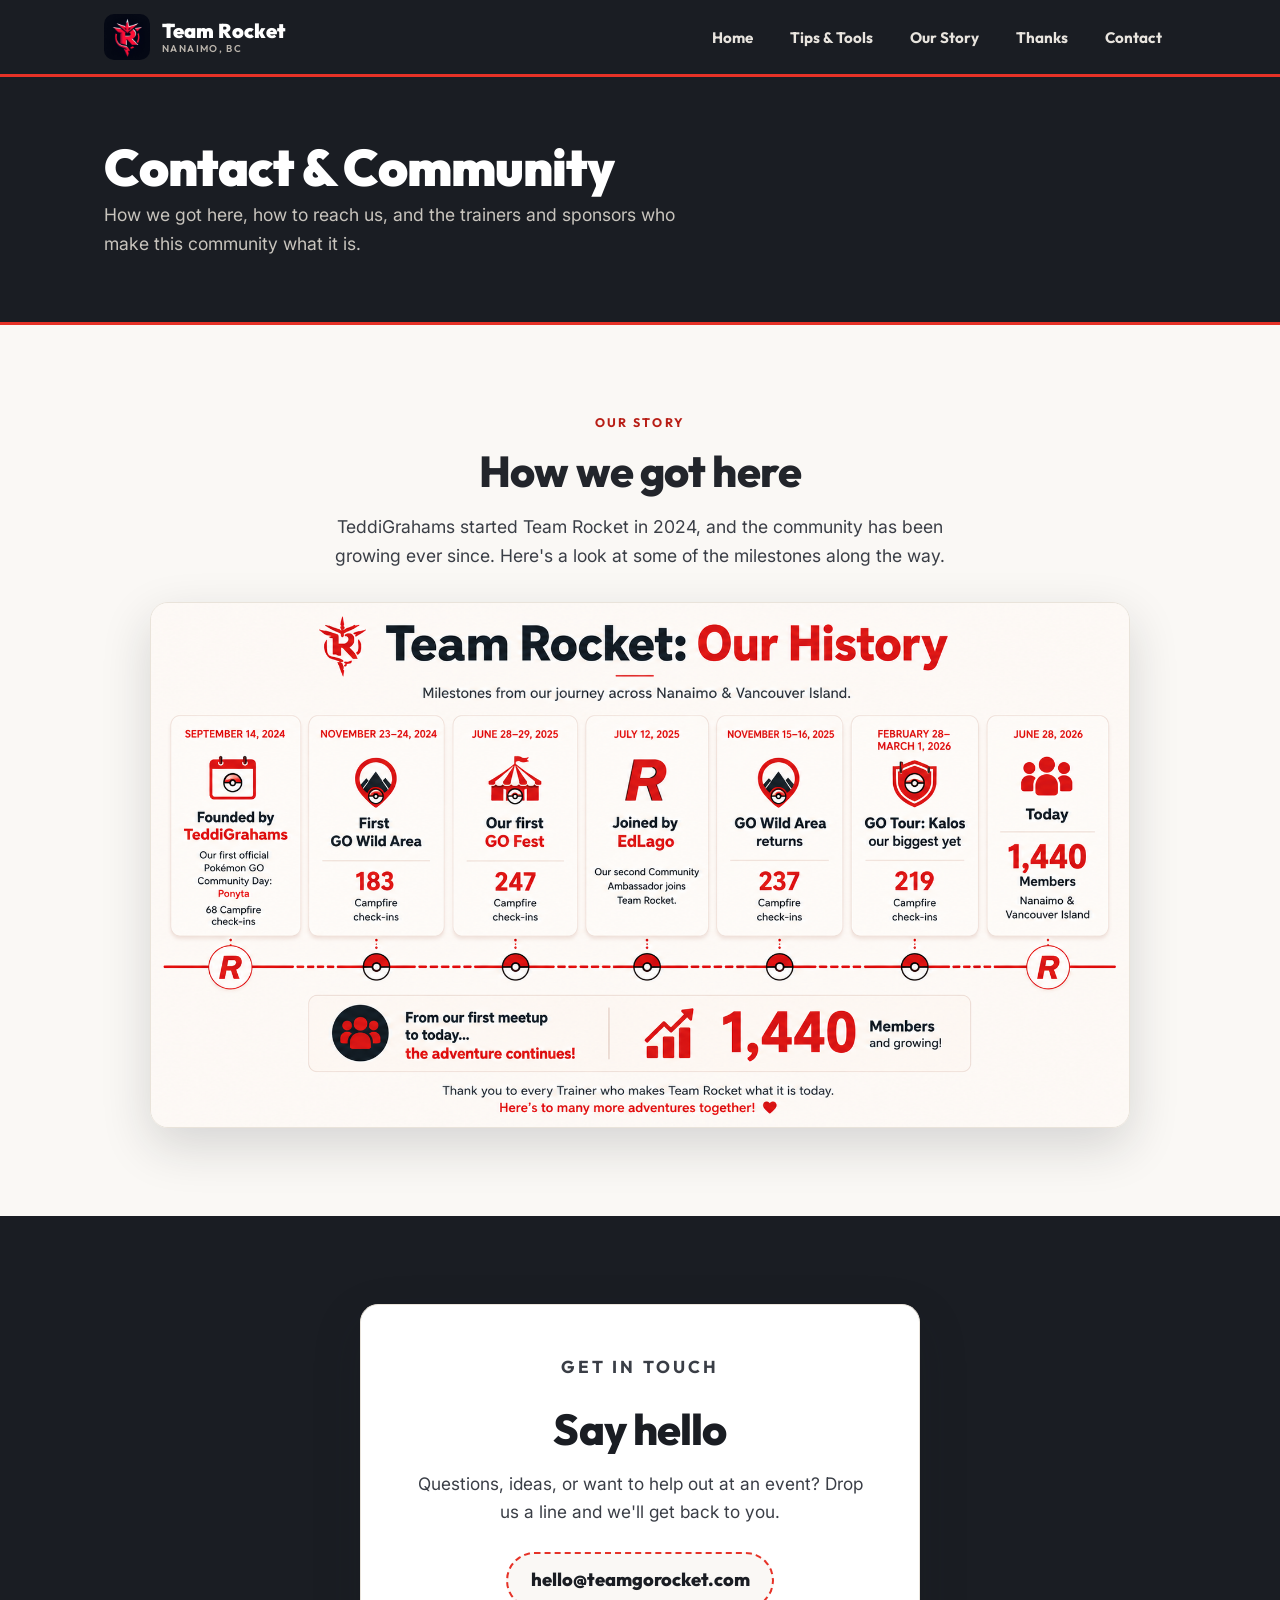
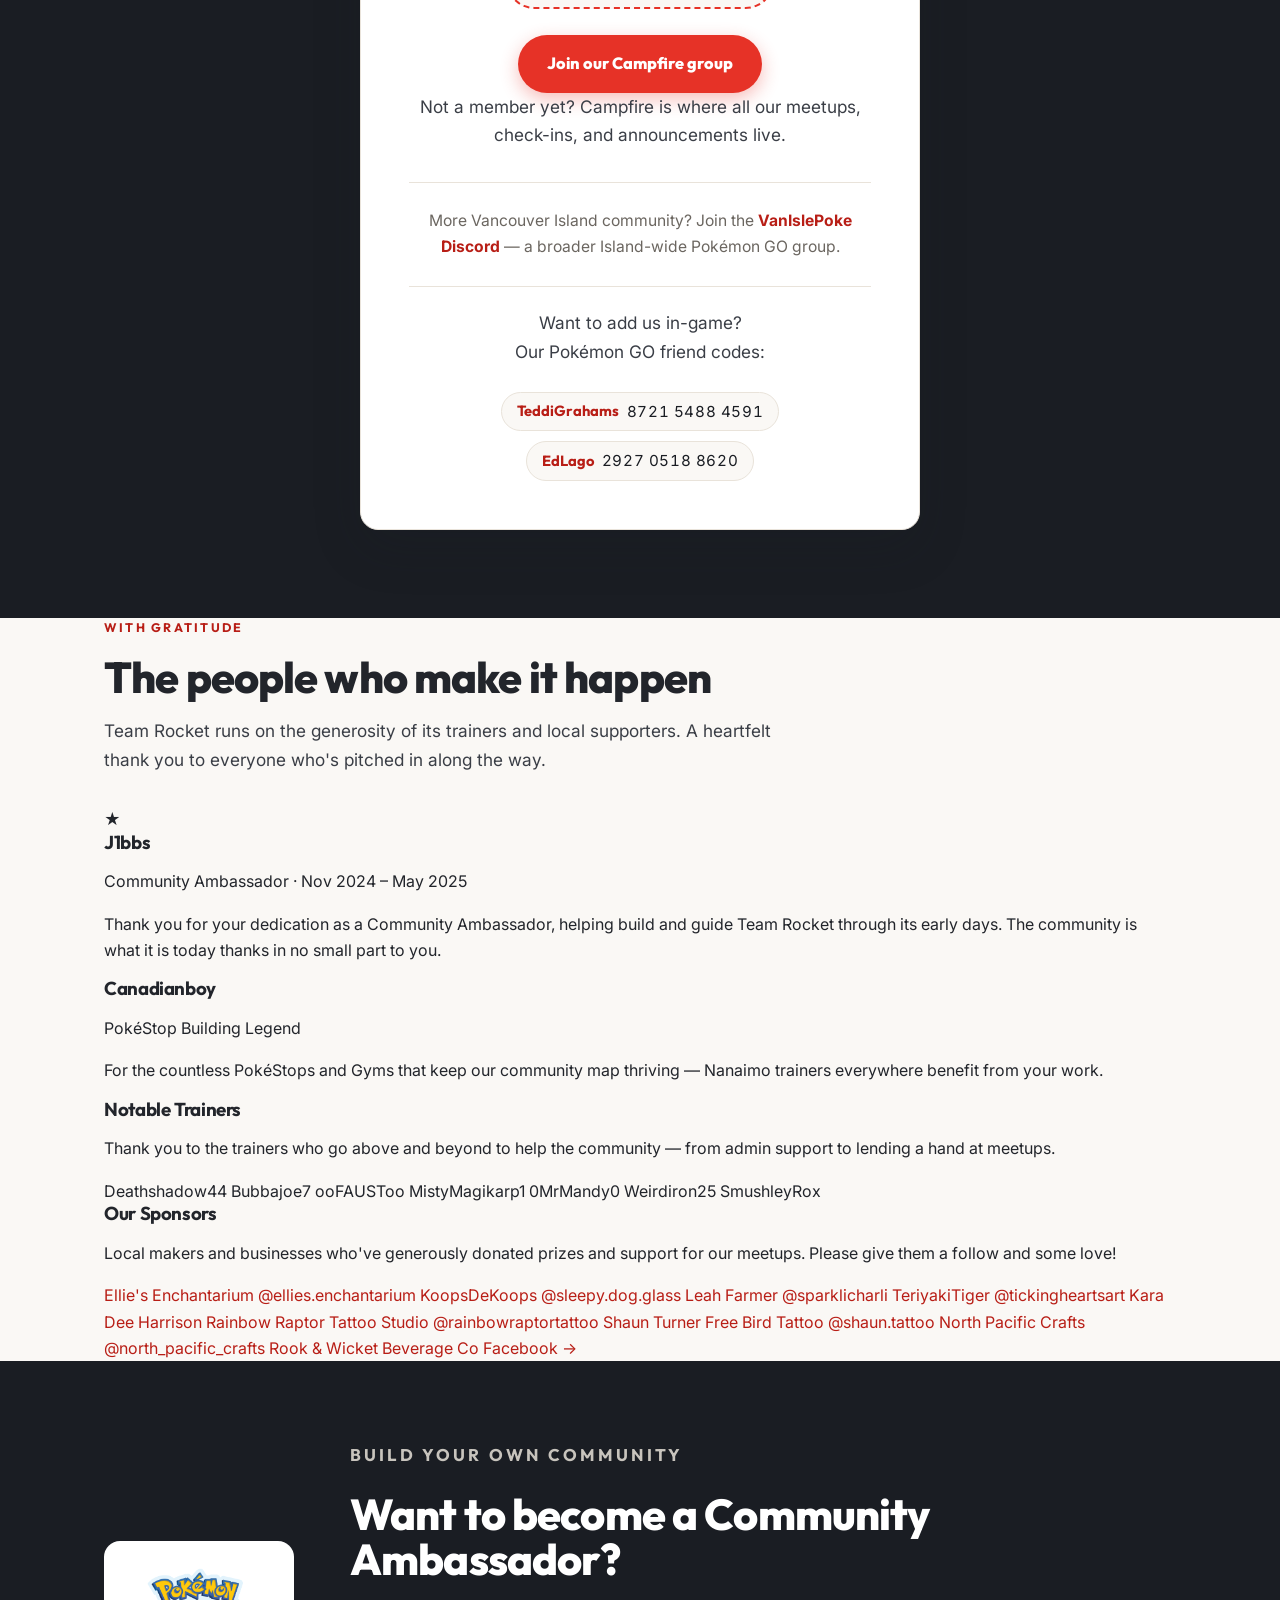
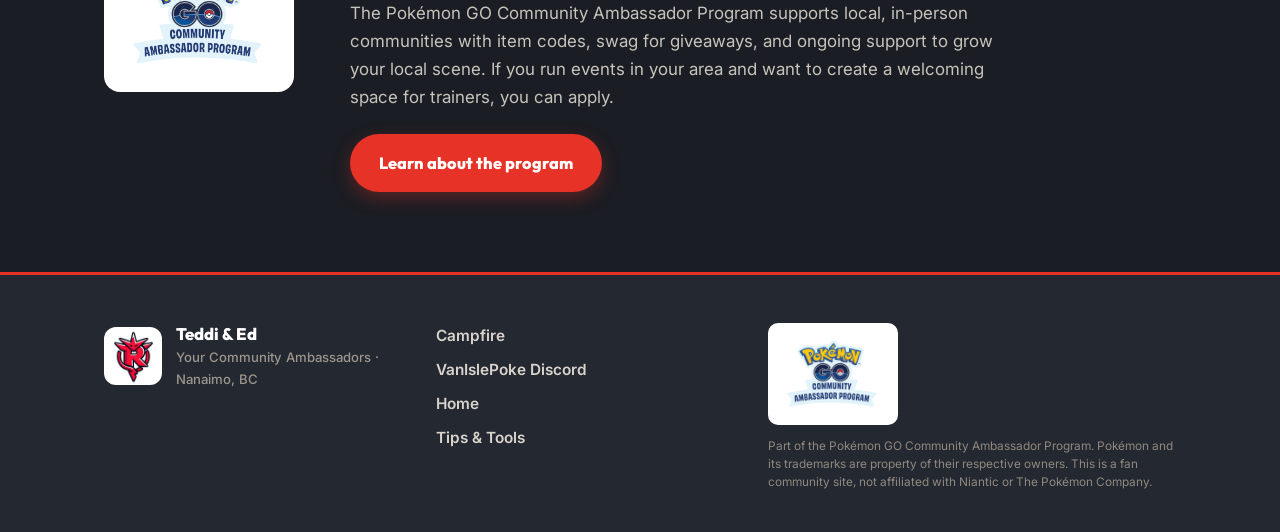
==== contact.html @ 2333b22a "Add files via upload" ====
<!DOCTYPE html>
<html lang="en">
<head>
<meta charset="UTF-8">
<meta name="viewport" content="width=device-width, initial-scale=1.0">
<title>Contact &amp; Community — Team Rocket Nanaimo</title>
<meta name="description" content="Get in touch with the Team Rocket Nanaimo Pokémon GO community, see our story, and meet the trainers and sponsors who make it all happen.">
<link rel="preconnect" href="https://fonts.googleapis.com">
<link rel="preconnect" href="https://fonts.gstatic.com" crossorigin>
<link href="https://fonts.googleapis.com/css2?family=Outfit:wght@500;700;800;900&family=Inter:wght@400;500;600;700&display=swap" rel="stylesheet">
<link rel="stylesheet" href="style.css">
</head>
<body>

<header class="site-header">
  <div class="wrap header-inner">
    <a class="brand" href="index.html">
      <img src="images/logo-dark.jpg" alt="Team Rocket logo" class="brand-mark">
      <span class="brand-name">Team Rocket<span class="brand-sub">Nanaimo, BC</span></span>
    </a>
    <nav class="site-nav" aria-label="Primary">
      <button class="nav-toggle" aria-expanded="false" aria-controls="nav-links" aria-label="Toggle menu">
        <span></span><span></span><span></span>
      </button>
      <ul id="nav-links" class="nav-links">
        <li><a href="index.html">Home</a></li>
        <li><a href="tips.html">Tips &amp; Tools</a></li>
        <li><a href="#story">Our Story</a></li>
        <li><a href="#thanks">Thanks</a></li>
        <li><a href="#contact">Contact</a></li>
      </ul>
    </nav>
  </div>
</header>

<main>
  <section class="page-hero">
    <div class="wrap">
      <h1>Contact &amp; Community</h1>
      <p>How we got here, how to reach us, and the trainers and sponsors who make this community what it is.</p>
    </div>
  </section>

  <!-- OUR STORY / HISTORY (moved here, at the top) -->
  <section id="story" class="story-section">
    <div class="wrap">
      <p class="eyebrow">Our story</p>
      <h2>How we got here</h2>
      <p class="story-lede">TeddiGrahams started Team Rocket in 2024, and the community has been growing ever since. Here's a look at some of the milestones along the way.</p>
      <a class="history-img-link" href="images/history.png" target="_blank" rel="noopener">
        <img src="images/history.png" alt="Team Rocket history timeline: founded September 2024 with our first Community Day (Ponyta), first GO Fest in June 2025 with 247 check-ins, Ed joining as second ambassador in July 2025, now 1,440 members" class="history-img" loading="lazy">
      </a>
    </div>
  </section>

  <!-- CONTACT -->
  <section id="contact" class="contact-section">
    <div class="wrap contact-wrap">
      <div class="contact-card">
        <p class="eyebrow">Get in touch</p>
        <h2>Say hello</h2>
        <p>Questions, ideas, or want to help out at an event? Drop us a line and we'll get back to you.</p>
        <a class="email-pill" href="mailto:hello@teamgorocket.com">hello@teamgorocket.com</a>

        <div class="contact-join">
          <a class="btn btn-primary" href="https://join.teamgorocket.com" target="_blank" rel="noopener">Join our Campfire group</a>
          <p class="contact-join-note">Not a member yet? Campfire is where all our meetups, check-ins, and announcements live.</p>
        </div>

        <div class="contact-alt">
          More Vancouver Island community? Join the
          <a href="https://discord.gg/dFQNEzKaRf" target="_blank" rel="noopener"><strong>VanIslePoke Discord</strong></a>
          — a broader Island-wide Pokémon GO group.
        </div>

        <div class="friend-codes">
          <p class="friend-codes-label">Want to add us in-game?<br> Our Pokémon GO friend codes:</p>
          <div class="friend-code-list">
            <span class="friend-code"><span class="fc-name">TeddiGrahams</span> <code>8721 5488 4591</code></span>
            <span class="friend-code"><span class="fc-name">EdLago</span> <code>2927 0518 8620</code></span>
          </div>
        </div>
      </div>
    </div>
  </section>

  <!-- THANKS: NOTABLE TRAINERS & SPONSORS -->
  <section id="thanks" class="thanks-section">
    <div class="wrap">
      <p class="eyebrow">With gratitude</p>
      <h2>The people who make it happen</h2>
      <p class="section-lede">Team Rocket runs on the generosity of its trainers and local supporters. A heartfelt thank you to everyone who's pitched in along the way.</p>

      <!-- highlighted: J1bbs -->
      <div class="thanks-highlight">
        <div class="thanks-highlight-badge">★</div>
        <div class="thanks-highlight-body">
          <h3>J1bbs</h3>
          <p class="thanks-role">Community Ambassador · Nov 2024 – May 2025</p>
          <p>Thank you for your dedication as a Community Ambassador, helping build and guide Team Rocket through its early days. The community is what it is today thanks in no small part to you.</p>
        </div>
      </div>

      <!-- Canadianboy callout -->
      <div class="thanks-feature">
        <h3>Canadianboy</h3>
        <p class="thanks-role">PokéStop Building Legend</p>
        <p>For the countless PokéStops and Gyms that keep our community map thriving — Nanaimo trainers everywhere benefit from your work.</p>
      </div>

      <!-- notable trainers -->
      <h3 class="thanks-subhead">Notable Trainers</h3>
      <p class="thanks-sub-note">Thank you to the trainers who go above and beyond to help the community — from admin support to lending a hand at meetups.</p>
      <div class="trainer-chips">
        <span class="trainer-chip">Deathshadow44</span>
        <span class="trainer-chip">Bubbajoe7</span>
        <span class="trainer-chip">ooFAUSToo</span>
        <span class="trainer-chip">MistyMagikarp1</span>
        <span class="trainer-chip">0MrMandy0</span>
        <span class="trainer-chip">Weirdiron25</span>
        <span class="trainer-chip">SmushleyRox</span>
      </div>

      <!-- sponsors -->
      <h3 class="thanks-subhead">Our Sponsors</h3>
      <p class="thanks-sub-note">Local makers and businesses who've generously donated prizes and support for our meetups. Please give them a follow and some love!</p>
      <div class="sponsor-grid">

        <a class="sponsor-card" href="https://www.instagram.com/ellies.enchantarium/" target="_blank" rel="noopener">
          <span class="sponsor-name">Ellie's Enchantarium</span>
          <span class="sponsor-handle">@ellies.enchantarium</span>
        </a>

        <a class="sponsor-card" href="https://www.instagram.com/sleepy.dog.glass/" target="_blank" rel="noopener">
          <span class="sponsor-name">KoopsDeKoops</span>
          <span class="sponsor-handle">@sleepy.dog.glass</span>
        </a>

        <a class="sponsor-card" href="https://www.instagram.com/sparklicharli/" target="_blank" rel="noopener">
          <span class="sponsor-name">Leah Farmer</span>
          <span class="sponsor-handle">@sparklicharli</span>
        </a>

        <a class="sponsor-card" href="https://www.instagram.com/tickingheartsart/" target="_blank" rel="noopener">
          <span class="sponsor-name">TeriyakiTiger</span>
          <span class="sponsor-handle">@tickingheartsart</span>
        </a>

        <a class="sponsor-card" href="https://www.instagram.com/rainbowraptortattoo/" target="_blank" rel="noopener">
          <span class="sponsor-name">Kara Dee Harrison</span>
          <span class="sponsor-sub">Rainbow Raptor Tattoo Studio</span>
          <span class="sponsor-handle">@rainbowraptortattoo</span>
        </a>

        <a class="sponsor-card" href="https://www.instagram.com/shaun.tattoo/" target="_blank" rel="noopener">
          <span class="sponsor-name">Shaun Turner</span>
          <span class="sponsor-sub">Free Bird Tattoo</span>
          <span class="sponsor-handle">@shaun.tattoo</span>
        </a>

        <a class="sponsor-card" href="https://www.instagram.com/north_pacific_crafts/" target="_blank" rel="noopener">
          <span class="sponsor-name">North Pacific Crafts</span>
          <span class="sponsor-handle">@north_pacific_crafts</span>
        </a>

        <a class="sponsor-card" href="https://www.facebook.com/p/Rook-Wicket-Beverage-Co-61586455794329/" target="_blank" rel="noopener">
          <span class="sponsor-name">Rook &amp; Wicket Beverage Co</span>
          <span class="sponsor-handle">Facebook →</span>
        </a>

      </div>
    </div>
  </section>

  <!-- BECOME AN AMBASSADOR (moved here, at the very bottom) -->
  <section class="ambassador-cta">
    <div class="wrap amb-inner">
      <img src="images/ambassador-program.png" alt="Pokémon GO Community Ambassador Program" class="amb-logo" loading="lazy">
      <div class="amb-copy">
        <p class="eyebrow eyebrow-dark">Build your own community</p>
        <h2>Want to become a Community Ambassador?</h2>
        <p>The Pokémon GO Community Ambassador Program supports local, in-person communities with item codes, swag for giveaways, and ongoing support to grow your local scene. If you run events in your area and want to create a welcoming space for trainers, you can apply.</p>
        <a class="btn btn-primary" href="https://pokemongo.com/find-your-community" target="_blank" rel="noopener">Learn about the program</a>
      </div>
    </div>
  </section>
</main>

<footer class="site-footer">
  <div class="wrap footer-inner">
    <div class="footer-brand">
      <img src="images/logo-light.jpg" alt="Team Rocket logo" class="footer-mark">
      <p>Teddi &amp; Ed<br><span>Your Community Ambassadors · Nanaimo, BC</span></p>
    </div>
    <div class="footer-links">
      <a href="https://join.teamgorocket.com" target="_blank" rel="noopener">Campfire</a>
      <a href="https://discord.gg/dFQNEzKaRf" target="_blank" rel="noopener">VanIslePoke Discord</a>
      <a href="index.html">Home</a>
      <a href="tips.html">Tips &amp; Tools</a>
    </div>
    <div class="footer-program">
      <img src="images/ambassador-program.png" alt="Pokémon GO Community Ambassador Program" class="program-mark">
      <p class="program-note">Part of the Pokémon GO Community Ambassador Program. Pokémon and its trademarks are property of their respective owners. This is a fan community site, not affiliated with Niantic or The Pokémon Company.</p>
    </div>
  </div>
</footer>

<script src="script.js"></script>
</body>
</html>
---- style.css ----
/* ============================================================
   Team Rocket — Nanaimo Pokémon GO Community
   Single hand-editable stylesheet.
   Palette:  charcoal #1a1d23 · rocket red #e63227 · deep red #b81e16
             off-white #faf8f5 · warm grey #6b6660 · soft border #e9e3da
   Fonts:    Outfit (display) · Inter (body)
   ============================================================ */

:root{
  --charcoal:#1a1d23;
  --charcoal-soft:#242830;
  --red:#e63227;
  --red-deep:#b81e16;
  --cream:#faf8f5;
  --card:#ffffff;
  --ink:#22252b;
  --grey:#6b6660;
  --border:#e9e3da;
  --shadow:0 8px 30px rgba(26,29,35,.10);
  --shadow-lg:0 18px 50px rgba(26,29,35,.16);
  --radius:18px;
  --maxw:1120px;
}

*{box-sizing:border-box;}
html{scroll-behavior:smooth;scroll-padding-top:84px;}
body{
  margin:0;
  font-family:'Inter',system-ui,-apple-system,sans-serif;
  color:var(--ink);
  background:var(--cream);
  line-height:1.65;
  -webkit-font-smoothing:antialiased;
}
img{max-width:100%;display:block;}
a{color:var(--red-deep);text-decoration:none;}
a:hover{text-decoration:underline;}

.wrap{width:100%;max-width:var(--maxw);margin:0 auto;padding:0 24px;}

h1,h2,h3{font-family:'Outfit',sans-serif;line-height:1.05;margin:0 0 .4em;letter-spacing:-.02em;}
h1{font-size:clamp(2.4rem,6vw,4.2rem);font-weight:900;}
h2{font-size:clamp(1.8rem,3.6vw,2.7rem);font-weight:800;}
.accent{color:var(--red);}

.eyebrow{
  font-family:'Outfit',sans-serif;
  text-transform:uppercase;
  letter-spacing:.18em;
  font-size:.78rem;
  font-weight:700;
  color:var(--red-deep);
  margin:0 0 1rem;
}
.eyebrow-dark{color:var(--red);}

/* ---------- buttons ---------- */
.btn{
  display:inline-block;
  font-family:'Outfit',sans-serif;
  font-weight:800;
  font-size:1.02rem;
  padding:.85rem 1.7rem;
  border-radius:999px;
  border:2px solid transparent;
  cursor:pointer;
  transition:transform .12s ease, box-shadow .12s ease, background .15s ease;
}
.btn:hover{text-decoration:none;transform:translateY(-2px);}
.btn-primary{
  background:var(--red);
  color:#fff;
  box-shadow:0 6px 18px rgba(230,50,39,.32);
}
.btn-primary:hover{background:var(--red-deep);box-shadow:0 10px 24px rgba(184,30,22,.40);}
.btn-ghost{
  background:transparent;
  color:var(--charcoal);
  border-color:var(--charcoal);
}
.btn-ghost:hover{background:var(--charcoal);color:#fff;}

/* ---------- header ---------- */
.site-header{
  background:var(--charcoal);
  position:sticky;top:0;z-index:50;
  border-bottom:3px solid var(--red);
}
.header-inner{display:flex;align-items:center;justify-content:space-between;height:74px;}
.brand{display:flex;align-items:center;gap:12px;color:#fff;}
.brand:hover{text-decoration:none;}
.brand-mark{width:46px;height:46px;border-radius:10px;object-fit:cover;}
.brand-name{font-family:'Outfit',sans-serif;font-weight:900;font-size:1.25rem;line-height:1;display:flex;flex-direction:column;gap:3px;}
.brand-sub{font-size:.62rem;font-weight:600;letter-spacing:.14em;text-transform:uppercase;color:#b9b3ab;}

.site-nav{display:flex;align-items:center;}
.nav-links{list-style:none;display:flex;gap:8px;margin:0;padding:0;}
.nav-links a{
  font-family:'Outfit',sans-serif;font-weight:700;font-size:.95rem;
  color:#e8e4de;padding:.5rem .9rem;border-radius:999px;
}
.nav-links a:hover{text-decoration:none;background:var(--charcoal-soft);color:#fff;}
.nav-links a[aria-current="page"]{color:#fff;background:var(--red);}

.nav-toggle{display:none;flex-direction:column;gap:5px;background:none;border:0;cursor:pointer;padding:8px;}
.nav-toggle span{width:24px;height:2px;background:#fff;border-radius:2px;transition:.2s;}

/* ---------- hero ---------- */
.hero{
  background:
    radial-gradient(900px 400px at 85% -10%, rgba(230,50,39,.10), transparent 60%),
    var(--cream);
  padding:clamp(3rem,7vw,6rem) 0;
}
.hero-inner{display:grid;grid-template-columns:1.15fr .85fr;gap:clamp(2rem,5vw,4.5rem);align-items:center;}
.hero-copy h1{margin-bottom:.5rem;}
.lede{font-size:1.18rem;color:#3a3e46;max-width:34ch;margin:0 0 1.8rem;}
.hero-actions{display:flex;flex-wrap:wrap;gap:14px;margin-bottom:1.2rem;}
.hero-note{font-size:.98rem;color:var(--grey);margin:0;}

.qr-card{
  background:var(--card);
  border:1px solid var(--border);
  border-radius:var(--radius);
  box-shadow:var(--shadow-lg);
  padding:1.6rem;
  text-align:center;
  max-width:330px;
  margin-left:auto;
  position:relative;
}
.qr-card::before{
  content:"";position:absolute;inset:0;border-radius:var(--radius);
  padding:0;pointer-events:none;
  box-shadow:inset 0 0 0 3px rgba(230,50,39,.0);
}
.qr-label{font-family:'Outfit',sans-serif;font-weight:800;font-size:1.05rem;margin:0 0 1rem;color:var(--charcoal);}
.qr-img{width:100%;border-radius:12px;}
.qr-fallback{font-size:.82rem;color:var(--grey);margin:1rem 0 0;letter-spacing:.01em;}

/* ---------- who we are ---------- */
.whoweare{background:var(--charcoal);color:#ece9e4;padding:clamp(3rem,7vw,5.5rem) 0;}
.who-inner{display:grid;grid-template-columns:.85fr 1.15fr;gap:clamp(2rem,5vw,4rem);align-items:center;}
.who-photo img{border-radius:var(--radius);box-shadow:var(--shadow-lg);width:100%;max-width:380px;}
.who-copy h2{color:#fff;}
.who-copy p{color:#c8c4bd;font-size:1.08rem;margin:0 0 1.1rem;max-width:52ch;}
.who-copy strong{color:#fff;}
.who-copy .btn{margin-top:.6rem;}

/* ---------- calendar ---------- */
.calendar{padding:clamp(3rem,7vw,5.5rem) 0;text-align:center;}
.calendar-inner{max-width:640px;margin:0 auto;}
.calendar-lede{font-size:1.1rem;color:#3a3e46;margin:0 auto 1.8rem;max-width:50ch;}
.calendar-note{font-size:.88rem;color:var(--grey);margin:1.1rem 0 0;}

/* ---------- footer ---------- */
.site-footer{background:var(--charcoal-soft);color:#c8c4bd;padding:3rem 0 2.5rem;border-top:3px solid var(--red);}
.footer-inner{display:grid;grid-template-columns:1fr 1fr 1.4fr;gap:2.5rem;align-items:start;}
.footer-brand{display:flex;align-items:center;gap:14px;}
.footer-mark{width:58px;height:58px;border-radius:12px;object-fit:cover;background:#fff;}
.footer-brand p{margin:0;font-family:'Outfit',sans-serif;font-weight:800;color:#fff;font-size:1.05rem;line-height:1.3;}
.footer-brand span{font-family:'Inter',sans-serif;font-weight:500;font-size:.82rem;color:#9c968e;}
.footer-links{display:flex;flex-direction:column;gap:.55rem;}
.footer-links a{color:#d8d4cd;font-weight:600;font-size:.96rem;}
.footer-links a:hover{color:#fff;}
.footer-program{display:flex;flex-direction:column;gap:.8rem;}
.program-mark{width:130px;background:#fff;border-radius:10px;padding:8px;}
.program-note{font-size:.74rem;color:#8f8980;line-height:1.5;margin:0;}

/* ---------- tips & links section ---------- */
.tips-section{padding:clamp(3rem,7vw,5.5rem) 0;background:var(--cream);}
.tips-block{margin-top:clamp(2.5rem,5vw,4rem);}

/* link cards */
.link-grid{display:grid;grid-template-columns:repeat(auto-fit,minmax(260px,1fr));gap:18px;margin-top:1.5rem;}
.link-card{
  background:var(--card);border:1px solid var(--border);border-radius:var(--radius);
  padding:1.5rem;box-shadow:var(--shadow);transition:transform .14s ease,box-shadow .14s ease;
  display:flex;flex-direction:column;
}
.link-card:hover{transform:translateY(-4px);box-shadow:var(--shadow-lg);text-decoration:none;}
.link-card h3{font-size:1.2rem;color:var(--charcoal);margin-bottom:.4rem;}
.link-card p{color:var(--grey);font-size:.96rem;margin:0 0 1.1rem;flex:1;}
.link-card .link-go{font-family:'Outfit',sans-serif;font-weight:800;color:var(--red-deep);font-size:.95rem;}
.link-card:hover .link-go{color:var(--red);}

.tips-list{max-width:680px;}
.tip{display:flex;gap:1rem;padding:1.2rem 0;border-bottom:1px solid var(--border);}
.tip:last-child{border-bottom:0;}
.tip-num{font-family:'Outfit',sans-serif;font-weight:900;font-size:1.3rem;color:var(--red);line-height:1;flex-shrink:0;width:1.6em;}
.tip-body h3{font-size:1.12rem;margin-bottom:.25rem;color:var(--charcoal);}
.tip-body p{margin:0;color:#3a3e46;}

/* contact */
.contact-section{padding:clamp(3rem,7vw,5.5rem) 0;background:var(--charcoal);}
.contact-wrap{display:flex;justify-content:center;}
.contact-card{
  background:var(--card);border:1px solid var(--border);border-radius:var(--radius);
  box-shadow:var(--shadow-lg);padding:clamp(1.8rem,4vw,3rem);max-width:560px;text-align:center;width:100%;
}
.contact-card h2{color:var(--charcoal);}
.contact-card p{color:#3a3e46;font-size:1.08rem;margin:0 0 1.6rem;}
.email-pill{
  display:inline-block;font-family:'Outfit',sans-serif;font-weight:800;font-size:1.15rem;
  color:var(--charcoal);background:var(--cream);border:2px dashed var(--red);
  border-radius:999px;padding:.7rem 1.4rem;margin-bottom:1.6rem;
}
.contact-alt{margin-top:2rem;padding-top:1.6rem;border-top:1px solid var(--border);font-size:.98rem;color:var(--grey);}
.contact-alt a{font-weight:700;}

/* ---------- responsive ---------- */
@media (max-width:820px){
  .nav-toggle{display:flex;}
  .nav-links{
    position:absolute;top:74px;left:0;right:0;
    flex-direction:column;gap:0;background:var(--charcoal);
    border-bottom:3px solid var(--red);
    max-height:0;overflow:hidden;transition:max-height .25s ease;
  }
  .nav-links.open{max-height:320px;}
  .nav-links li{width:100%;}
  .nav-links a{display:block;border-radius:0;padding:.95rem 24px;border-top:1px solid rgba(255,255,255,.06);}
  .nav-links a[aria-current="page"]{background:var(--charcoal-soft);color:var(--red);}

  .hero-inner{grid-template-columns:1fr;}
  .hero-qr{order:-1;}
  .qr-card{margin:0 auto;}
  .lede{max-width:none;}

  .who-inner{grid-template-columns:1fr;}
  .who-photo img{margin:0 auto;}

  .footer-inner{grid-template-columns:1fr;gap:2rem;}
}

/* ============================================================
   v2 additions: QR sub-text, stat strip, group photo, story,
   ambassador CTA, meetups, check-ins, infographics
   ============================================================ */

/* bigger QR label + campfire sub-note */
.qr-label{font-size:1.35rem;}
.qr-sub{font-size:.92rem;color:var(--ink);margin:.9rem 0 .3rem;line-height:1.45;}
.qr-sub strong{color:var(--red-deep);}

/* member-count stat strip */
.stat-strip{background:var(--charcoal);color:#fff;padding:2.2rem 0;border-top:3px solid var(--red);border-bottom:3px solid var(--red);}
.stat-inner{display:flex;align-items:center;justify-content:center;gap:clamp(1.5rem,5vw,4rem);flex-wrap:wrap;text-align:center;}
.stat{display:flex;flex-direction:column;gap:.2rem;}
.stat-num{font-family:'Outfit',sans-serif;font-weight:900;font-size:clamp(1.8rem,4vw,2.8rem);color:var(--red);line-height:1;}
.stat-label{font-size:.92rem;color:#c8c4bd;max-width:18ch;}
.stat-divider{width:1px;height:46px;background:rgba(255,255,255,.18);}

/* panoramic group photo */
.group-photo-section{background:var(--charcoal);padding-bottom:1.6rem;}
.group-photo{width:100%;max-width:var(--maxw);height:auto;display:block;margin:0 auto;border-radius:var(--radius);padding:0 24px;}
.group-caption{padding-top:1rem;text-align:center;}
.group-caption p{color:#c8c4bd;font-size:.96rem;margin:0;}

/* our story / history */
.story-section{padding:clamp(3rem,7vw,5.5rem) 0;text-align:center;}
.story-lede{font-size:1.1rem;color:#3a3e46;max-width:60ch;margin:0 auto 2rem;}
.history-img-link{display:block;max-width:980px;margin:0 auto;border-radius:var(--radius);overflow:hidden;box-shadow:var(--shadow-lg);border:1px solid var(--border);}
.history-img-link:hover{text-decoration:none;}
.history-img{width:100%;height:auto;display:block;}
.story-note{font-size:.86rem;color:var(--grey);margin:1rem 0 0;}

/* become an ambassador */
.ambassador-cta{background:var(--charcoal);color:#ece9e4;padding:clamp(3rem,7vw,5rem) 0;}
.amb-inner{display:grid;grid-template-columns:auto 1fr;gap:clamp(1.5rem,5vw,3.5rem);align-items:center;}
.amb-logo{width:clamp(120px,18vw,190px);background:#fff;border-radius:16px;padding:14px;}
.amb-copy h2{color:#fff;}
.amb-copy p{color:#c8c4bd;font-size:1.06rem;max-width:60ch;margin:0 0 1.4rem;}

/* page hero (inner pages) */
.page-hero{background:var(--charcoal);color:#fff;padding:clamp(2.6rem,6vw,4rem) 0;border-bottom:3px solid var(--red);}
.page-hero h1{font-size:clamp(2rem,5vw,3.2rem);margin-bottom:.3rem;}
.page-hero p{color:#c8c4bd;font-size:1.1rem;max-width:56ch;margin:0;}
.page-section{padding:clamp(2.8rem,6vw,4.5rem) 0;}
.section-alt{background:var(--cream);}
.section-lede{font-size:1.08rem;color:#3a3e46;max-width:62ch;margin:0 0 2rem;}
.section-note{font-size:.96rem;color:var(--grey);margin:1.6rem 0 0;}

/* meetup cards */
.meetup-grid{display:grid;grid-template-columns:1fr 1fr;gap:20px;}
.meetup-card{background:var(--card);border:1px solid var(--border);border-radius:var(--radius);padding:1.6rem;box-shadow:var(--shadow);border-top:4px solid var(--red);}
.meetup-card h3{font-size:1.3rem;color:var(--charcoal);margin-bottom:.5rem;}
.meetup-card p{color:#3a3e46;margin:0 0 .8rem;}
.meetup-examples{font-size:.95rem;color:var(--grey)!important;margin:0!important;}
.meetup-examples strong{color:var(--charcoal);}

/* check-in points */
.checkin-points{display:grid;grid-template-columns:repeat(auto-fit,minmax(240px,1fr));gap:18px;margin-top:1.5rem;}
.checkin-point{background:var(--card);border:1px solid var(--border);border-radius:var(--radius);padding:1.4rem;box-shadow:var(--shadow);}
.checkin-point h3{font-size:1.12rem;color:var(--red-deep);margin-bottom:.4rem;}
.checkin-point p{color:#3a3e46;font-size:.98rem;margin:0;}

/* infographics gallery */
.info-grid{display:grid;grid-template-columns:repeat(auto-fill,minmax(220px,1fr));gap:20px;margin-top:1.5rem;}
.infographic-card{display:flex;flex-direction:column;background:var(--card);border:1px solid var(--border);border-radius:var(--radius);overflow:hidden;box-shadow:var(--shadow);transition:transform .14s ease,box-shadow .14s ease;}
.infographic-card:hover{transform:translateY(-4px);box-shadow:var(--shadow-lg);text-decoration:none;}
.infographic-card img{width:100%;height:240px;object-fit:cover;object-position:top;background:#f0ece6;}
.info-title{font-family:'Outfit',sans-serif;font-weight:700;font-size:1rem;color:var(--charcoal);padding:.9rem 1.1rem;}

/* responsive */
@media (max-width:760px){
  .amb-inner{grid-template-columns:1fr;text-align:center;}
  .amb-logo{margin:0 auto;}
  .amb-copy p{margin-left:auto;margin-right:auto;}
  .meetup-grid{grid-template-columns:1fr;}
  .stat-divider{display:none;}
}

/* friend codes — low-key, in the contact card */
.friend-codes{margin-top:1.6rem;padding-top:1.4rem;border-top:1px solid var(--border);}
.friend-codes-label{font-size:.9rem;color:var(--grey);margin:0 0 .7rem;}
.friend-code-list{display:flex;flex-wrap:wrap;gap:.6rem;justify-content:center;}
.friend-code{display:inline-flex;align-items:center;gap:.5rem;background:var(--cream);border:1px solid var(--border);border-radius:999px;padding:.4rem .9rem;font-size:.92rem;}
.fc-name{font-family:'Outfit',sans-serif;font-weight:700;color:var(--red-deep);}
.friend-code code{font-family:'Inter',monospace;font-variant-numeric:tabular-nums;letter-spacing:.04em;color:var(--charcoal);font-size:.95rem;}

/* tips & tools call-to-action (home page) */
.tips-cta{background:var(--charcoal);color:#fff;padding:clamp(3rem,7vw,5rem) 0;text-align:center;border-top:3px solid var(--red);}
.tips-cta-inner{max-width:680px;margin:0 auto;}
.tips-cta h2{color:#fff;}
.tips-cta-lede{font-size:1.12rem;color:#c8c4bd;margin:0 auto 1.8rem;max-width:54ch;}
.btn-lg{font-size:1.15rem;padding:1rem 2.2rem;}
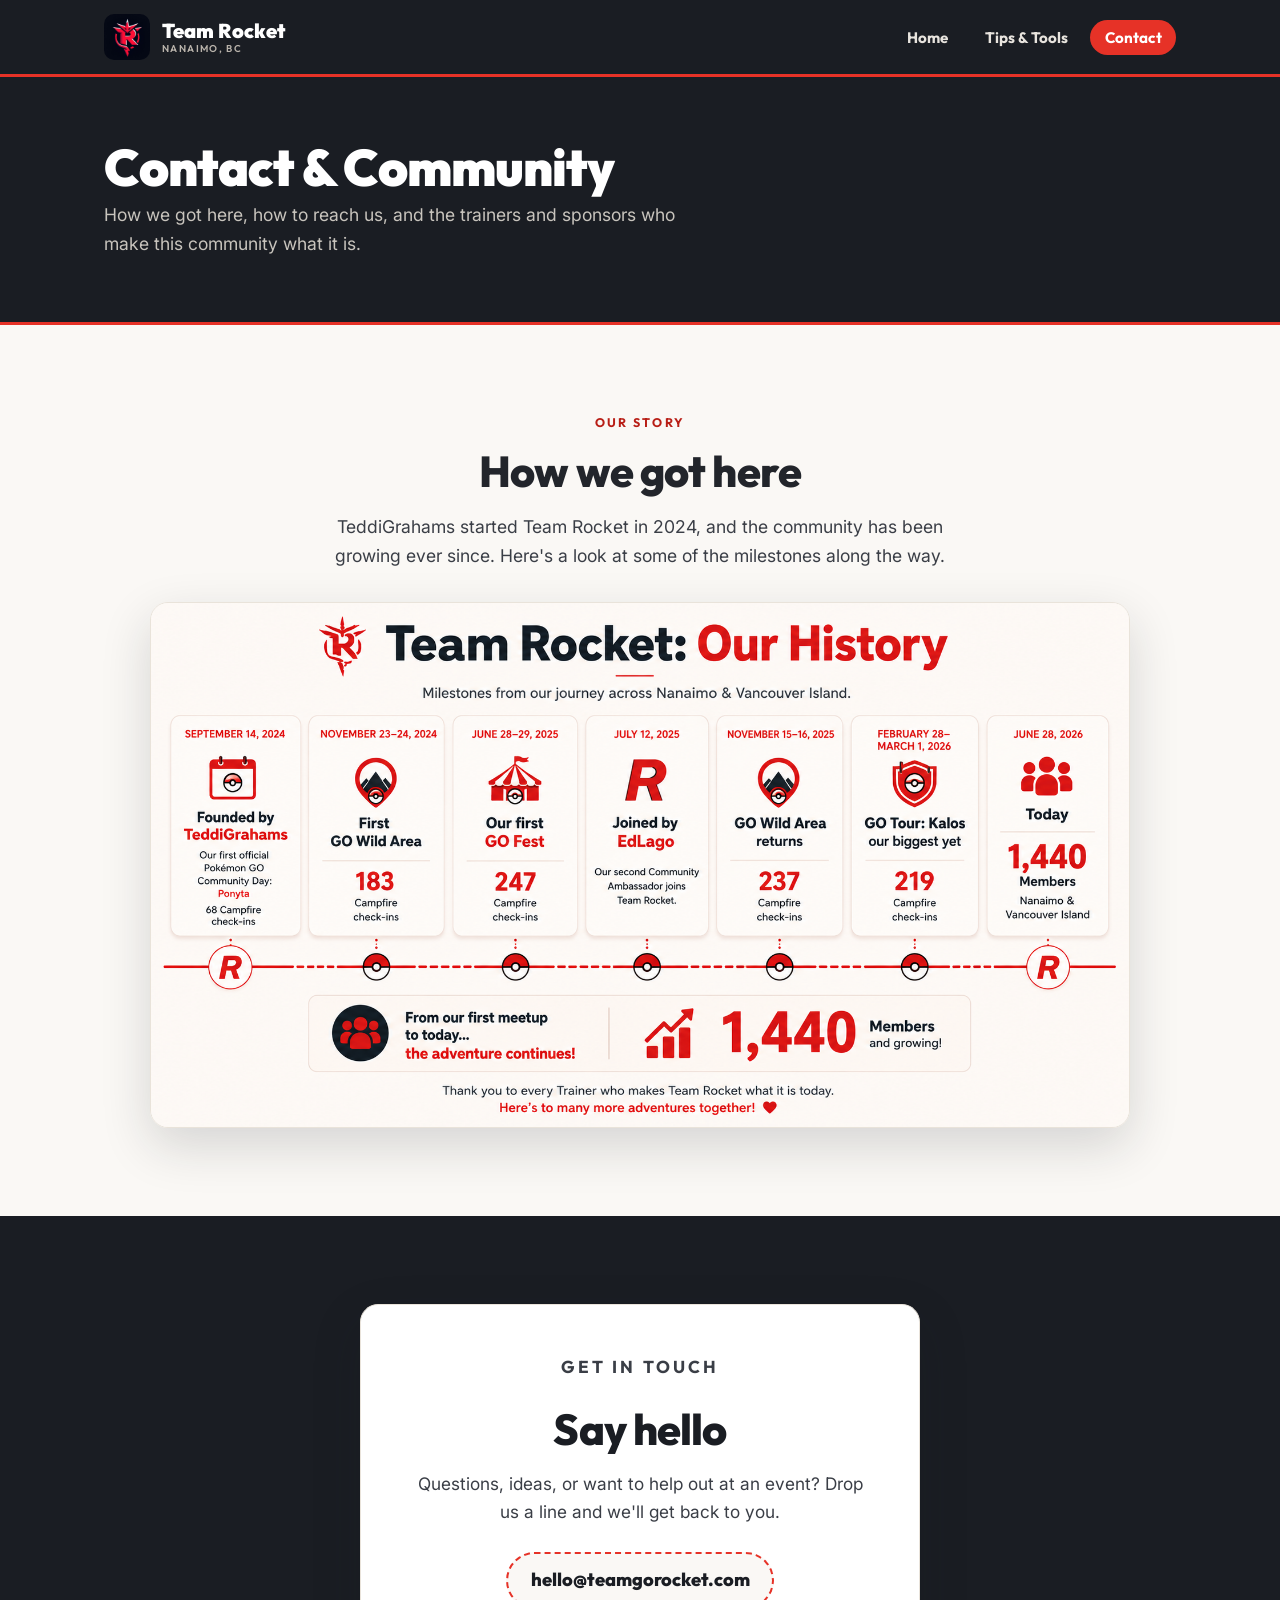
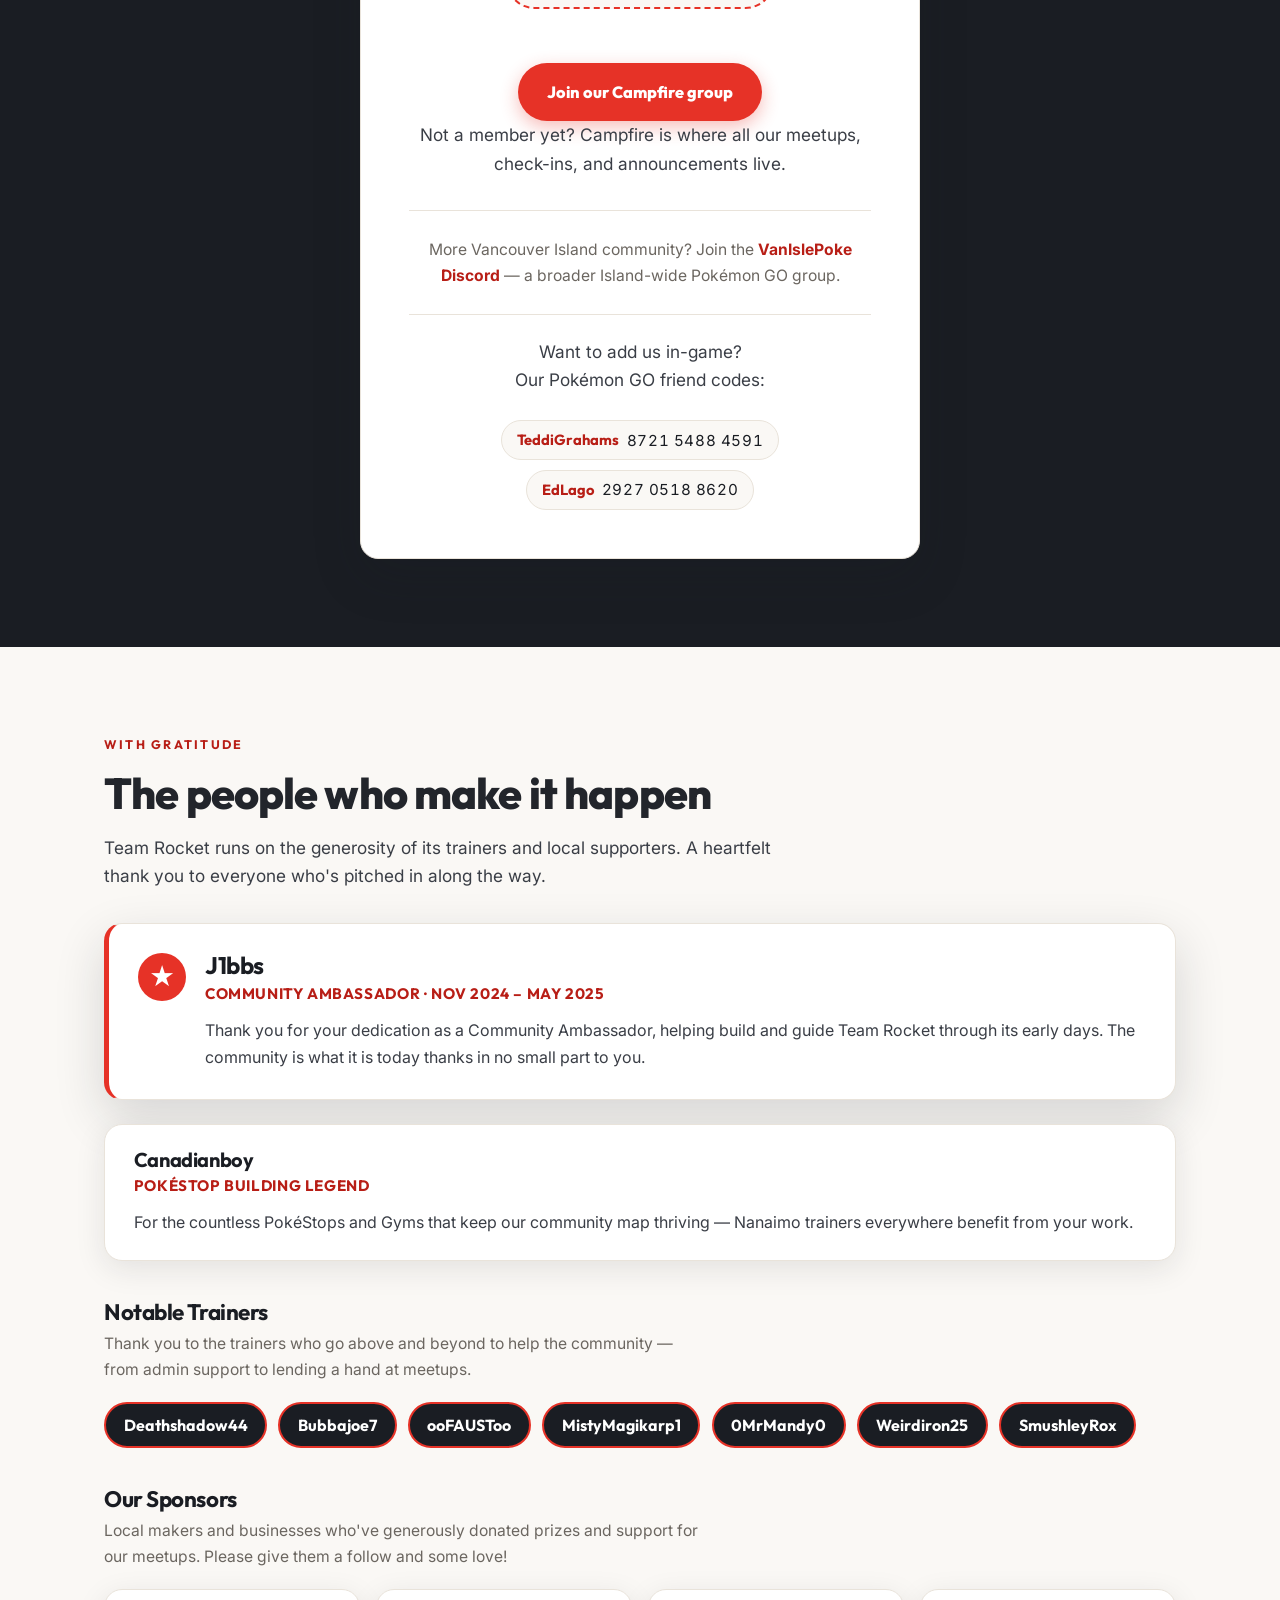
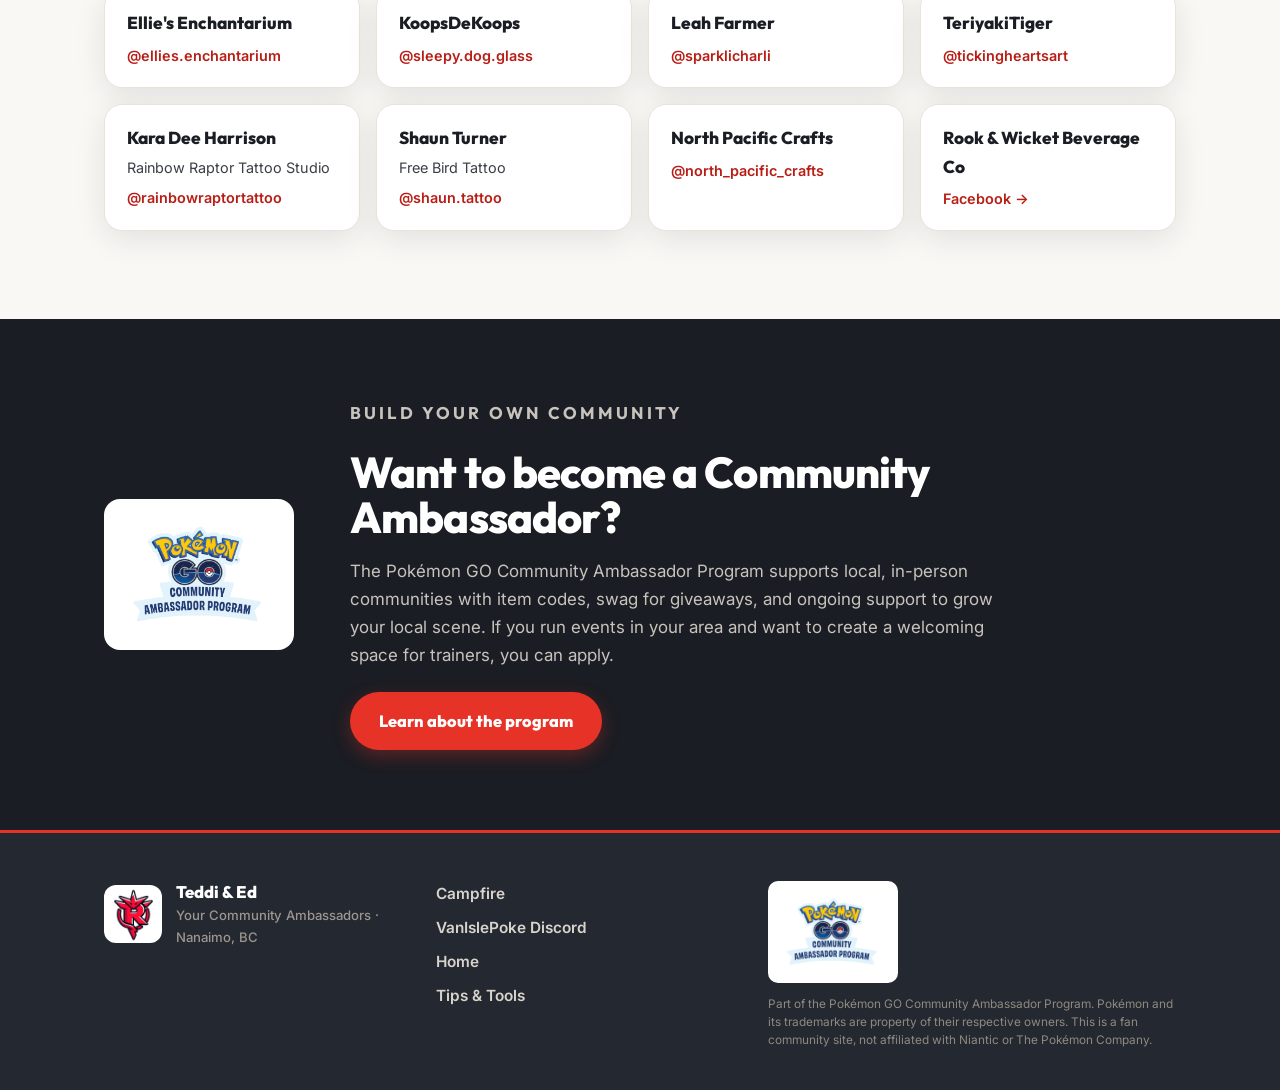
==== commit 96e3b2d8: "Add files via upload" ====
--- a/contact.html
+++ b/contact.html
@@ -25,9 +25,7 @@
       <ul id="nav-links" class="nav-links">
         <li><a href="index.html">Home</a></li>
         <li><a href="tips.html">Tips &amp; Tools</a></li>
-        <li><a href="#story">Our Story</a></li>
-        <li><a href="#thanks">Thanks</a></li>
-        <li><a href="#contact">Contact</a></li>
+        <li><a href="contact.html" aria-current="page">Contact</a></li>
       </ul>
     </nav>
   </div>
--- a/style.css
+++ b/style.css
@@ -325,3 +325,64 @@
 .tips-cta h2{color:#fff;}
 .tips-cta-lede{font-size:1.12rem;color:#c8c4bd;margin:0 auto 1.8rem;max-width:54ch;}
 .btn-lg{font-size:1.15rem;padding:1rem 2.2rem;}
+
+/* ============================================================
+   contact page: join CTA, thanks, trainers, sponsors
+   ============================================================ */
+
+/* join button inside contact card */
+.contact-join{margin:1.8rem 0 .4rem;}
+.contact-join-note{font-size:.92rem;color:var(--grey);margin:.9rem 0 0;}
+
+/* contact-alt tweak so the discord line stands out a touch more */
+.contact-alt a strong{color:var(--red-deep);}
+
+/* thanks section */
+.thanks-section{padding:clamp(3rem,7vw,5.5rem) 0;background:var(--cream);}
+
+.thanks-highlight{
+  display:flex;gap:1.2rem;align-items:flex-start;
+  background:var(--card);border:1px solid var(--border);border-left:5px solid var(--red);
+  border-radius:var(--radius);padding:1.8rem;box-shadow:var(--shadow-lg);
+  margin:1.5rem 0;
+}
+.thanks-highlight-badge{
+  font-size:1.6rem;color:#fff;background:var(--red);
+  width:48px;height:48px;border-radius:50%;flex-shrink:0;
+  display:flex;align-items:center;justify-content:center;
+}
+.thanks-highlight-body h3{font-size:1.5rem;color:var(--charcoal);margin-bottom:.2rem;}
+.thanks-role{font-family:'Outfit',sans-serif;font-weight:700;color:var(--red-deep);font-size:.95rem;margin:0 0 .7rem;text-transform:uppercase;letter-spacing:.04em;}
+.thanks-highlight-body p:last-child{margin:0;color:#3a3e46;}
+
+.thanks-feature{
+  background:var(--card);border:1px solid var(--border);border-radius:var(--radius);
+  padding:1.5rem 1.8rem;box-shadow:var(--shadow);margin:1.2rem 0 2.5rem;
+}
+.thanks-feature h3{font-size:1.25rem;color:var(--charcoal);margin-bottom:.2rem;}
+.thanks-feature p:last-child{margin:0;color:#3a3e46;}
+
+.thanks-subhead{font-size:1.4rem;color:var(--charcoal);margin:2.5rem 0 .4rem;}
+.thanks-sub-note{font-size:.98rem;color:var(--grey);margin:0 0 1.2rem;max-width:60ch;}
+
+/* trainer chips */
+.trainer-chips{display:flex;flex-wrap:wrap;gap:.7rem;}
+.trainer-chip{
+  font-family:'Outfit',sans-serif;font-weight:700;font-size:1rem;
+  background:var(--charcoal);color:#fff;border-radius:999px;
+  padding:.5rem 1.1rem;border:2px solid var(--red);
+}
+
+/* sponsor grid */
+.sponsor-grid{display:grid;grid-template-columns:repeat(auto-fill,minmax(220px,1fr));gap:16px;}
+.sponsor-card{
+  display:flex;flex-direction:column;gap:.2rem;
+  background:var(--card);border:1px solid var(--border);border-radius:var(--radius);
+  padding:1.2rem 1.4rem;box-shadow:var(--shadow);
+  transition:transform .14s ease,box-shadow .14s ease;
+}
+.sponsor-card:hover{transform:translateY(-3px);box-shadow:var(--shadow-lg);text-decoration:none;}
+.sponsor-name{font-family:'Outfit',sans-serif;font-weight:800;font-size:1.08rem;color:var(--charcoal);}
+.sponsor-sub{font-size:.9rem;color:#3a3e46;}
+.sponsor-handle{font-size:.9rem;color:var(--red-deep);font-weight:600;margin-top:.2rem;}
+.sponsor-card:hover .sponsor-handle{color:var(--red);}
